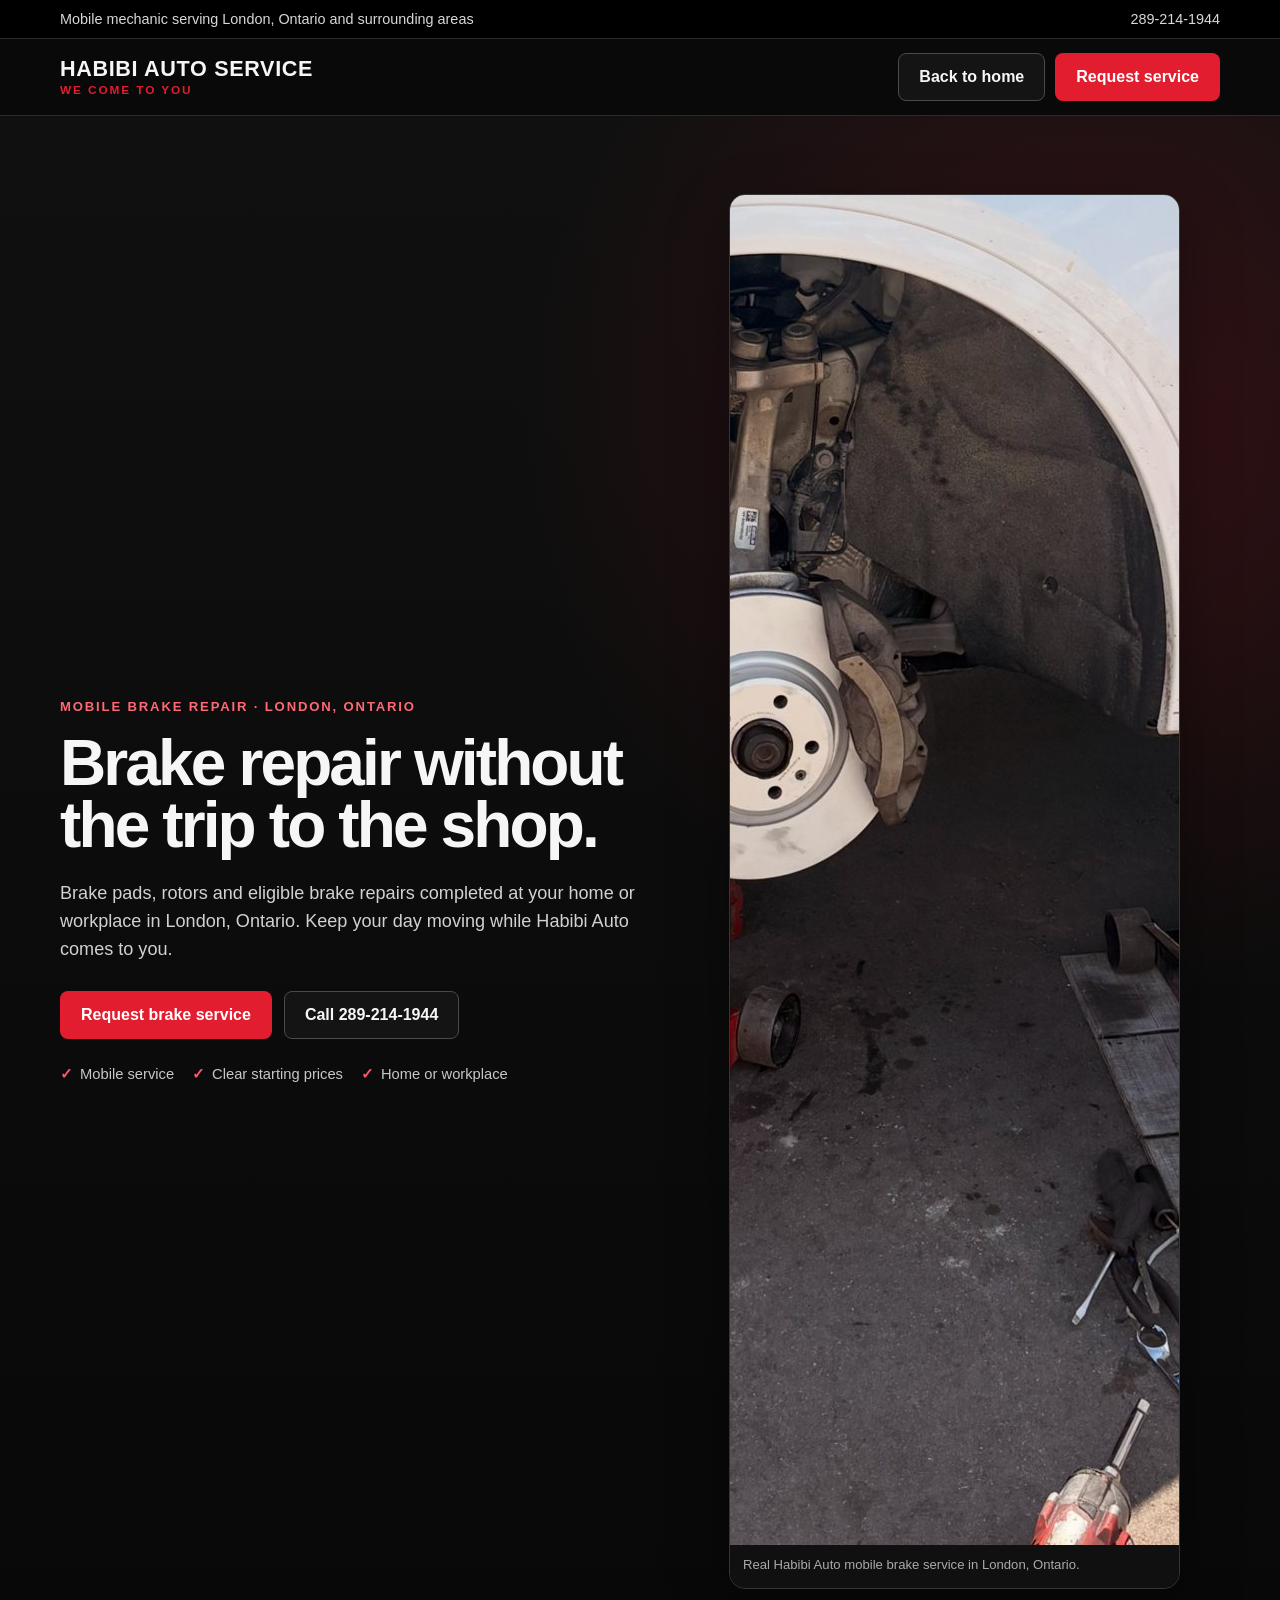
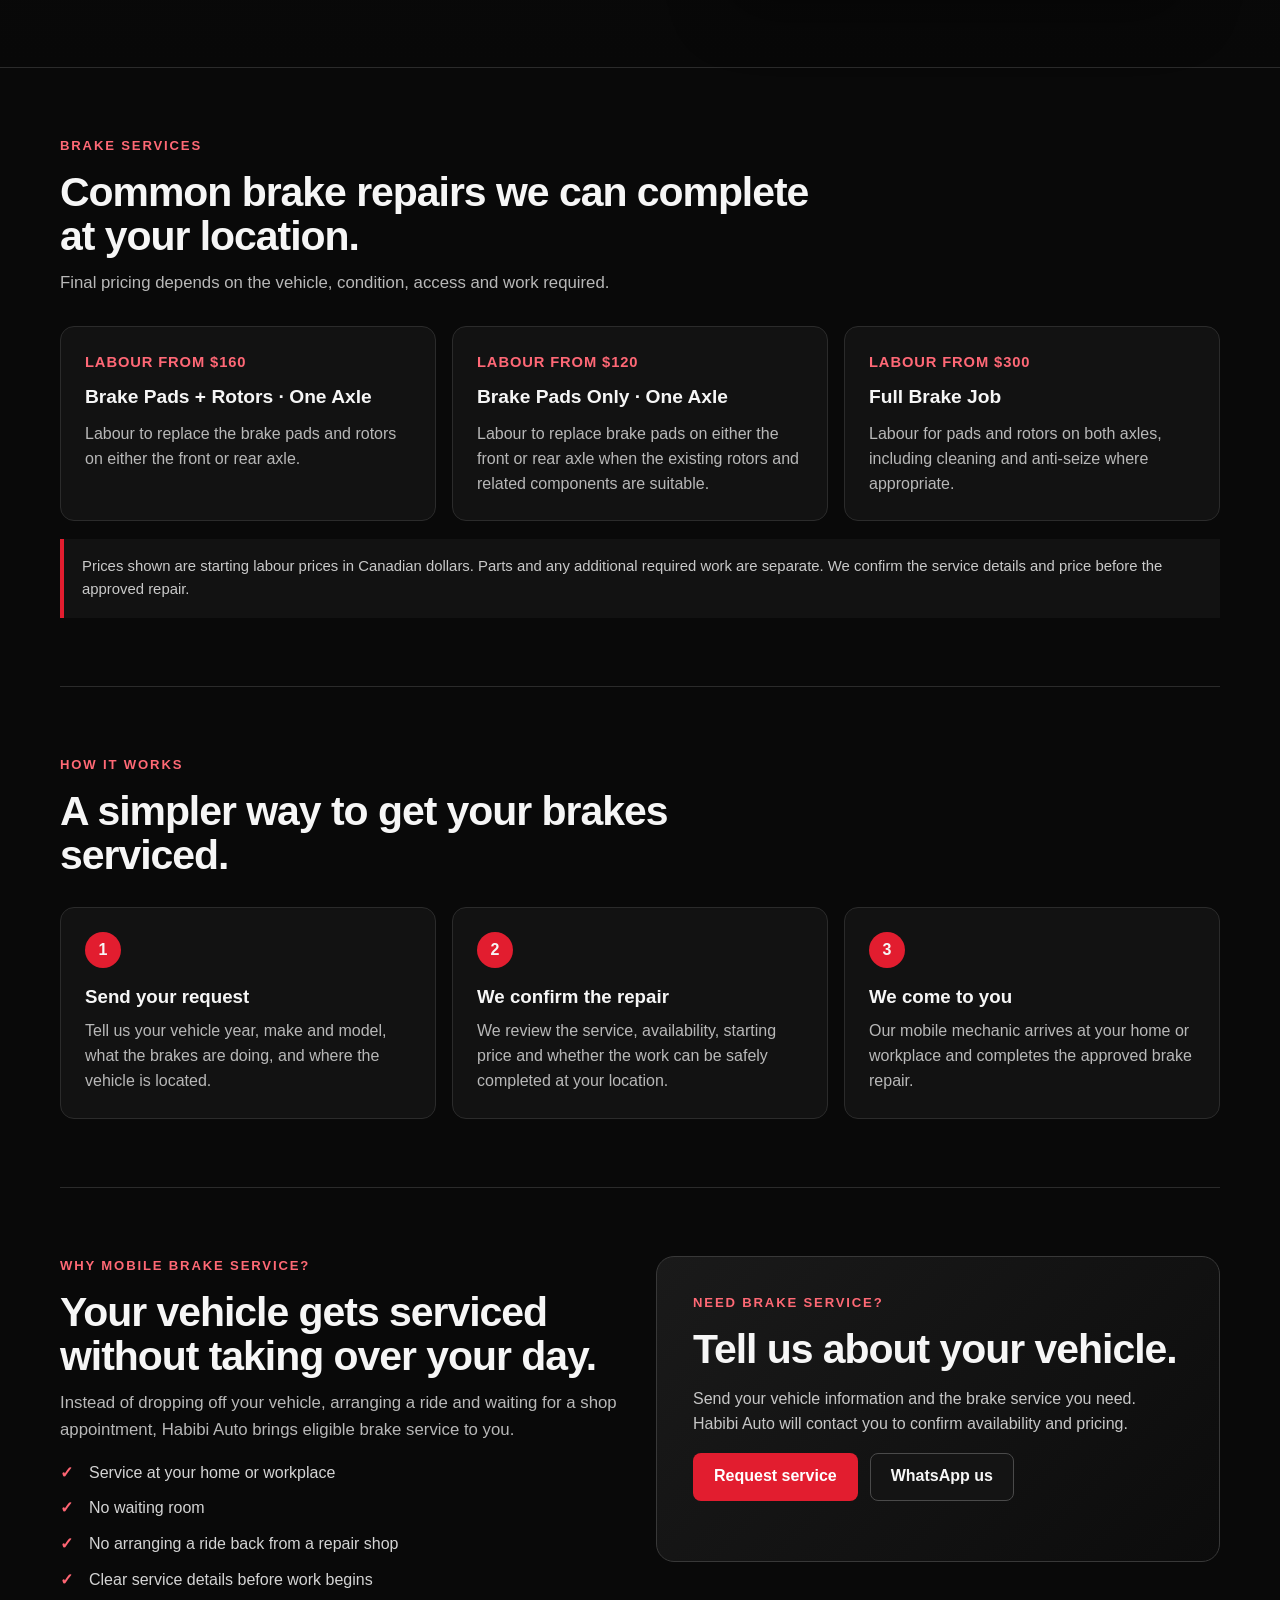
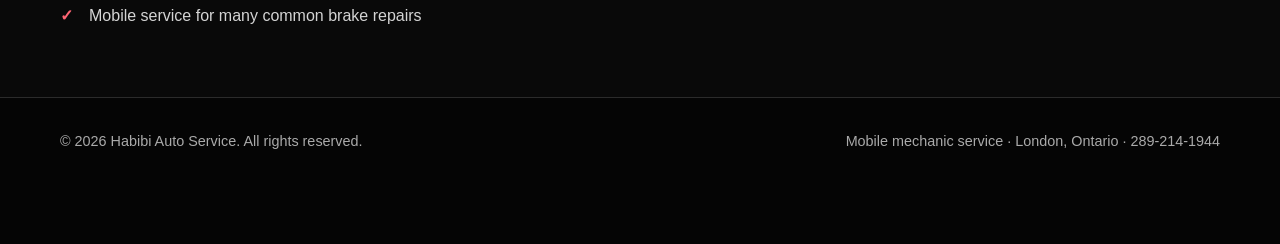
==== brakes/index.html @ 48af2d8d "Add files via upload" ====
<!doctype html>
<html lang="en">
<head>
  <meta charset="utf-8">
  <meta name="viewport" content="width=device-width, initial-scale=1">
  <title>Mobile Brake Repair in London, Ontario | Habibi Auto Service</title>
  <meta name="description" content="Mobile brake repair in London, Ontario. Habibi Auto Service comes to your home or workplace for eligible brake pad, rotor and brake repairs. Request service today.">
  <link rel="canonical" href="https://habibiauto.ca/brakes/">
  <meta property="og:title" content="Mobile Brake Repair in London, Ontario | Habibi Auto Service">
  <meta property="og:description" content="Brake pads, rotors and eligible brake repairs at your home or workplace in London, Ontario.">
  <meta property="og:type" content="website">
  <meta property="og:url" content="https://habibiauto.ca/brakes/">
  <meta property="og:image" content="https://habibiauto.ca/brakes/mobile-brake-repair-london-ontario.jpg">
  <style>
    :root {
      --bg:#090909;
      --panel:#121212;
      --panel2:#181818;
      --text:#f6f6f6;
      --muted:#b8b8b8;
      --red:#e21d2f;
      --red-dark:#b81524;
      --line:#2b2b2b;
      --max:1160px;
    }

    * { box-sizing:border-box; }
    html { scroll-behavior:smooth; }
    body {
      margin:0;
      background:var(--bg);
      color:var(--text);
      font-family:Arial, Helvetica, sans-serif;
      line-height:1.55;
    }

    a { color:inherit; }
    img { max-width:100%; display:block; }

    .topbar {
      background:#000;
      border-bottom:1px solid var(--line);
      color:#d8d8d8;
      font-size:.9rem;
    }

    .topbar-inner,
    .nav,
    .section,
    .footer-inner {
      width:min(var(--max), calc(100% - 36px));
      margin:auto;
    }

    .topbar-inner {
      padding:8px 0;
      display:flex;
      justify-content:space-between;
      gap:16px;
      flex-wrap:wrap;
    }

    .nav {
      min-height:76px;
      display:flex;
      align-items:center;
      justify-content:space-between;
      gap:24px;
    }

    .brand {
      text-decoration:none;
      font-weight:900;
      letter-spacing:.03em;
      line-height:1;
      font-size:1.35rem;
    }

    .brand span {
      display:block;
      color:var(--red);
      font-size:.74rem;
      margin-top:6px;
      letter-spacing:.16em;
    }

    .nav-actions {
      display:flex;
      gap:10px;
      align-items:center;
    }

    .btn {
      display:inline-flex;
      align-items:center;
      justify-content:center;
      min-height:48px;
      padding:0 20px;
      border-radius:8px;
      text-decoration:none;
      font-weight:800;
      border:1px solid transparent;
      transition:.18s ease;
      cursor:pointer;
    }

    .btn-primary { background:var(--red); color:white; }
    .btn-primary:hover { background:var(--red-dark); }
    .btn-secondary { border-color:#4a4a4a; background:#141414; }
    .btn-secondary:hover { border-color:#777; }

    .hero {
      border-top:1px solid var(--line);
      border-bottom:1px solid var(--line);
      background:
        radial-gradient(circle at 85% 20%, rgba(226,29,47,.18), transparent 35%),
        linear-gradient(180deg,#101010,#080808);
    }

    .hero-grid {
      width:min(var(--max), calc(100% - 36px));
      margin:auto;
      display:grid;
      grid-template-columns:1.05fr .95fr;
      gap:42px;
      align-items:center;
      padding:62px 0;
    }

    .eyebrow {
      color:#ff6975;
      font-size:.82rem;
      font-weight:900;
      letter-spacing:.14em;
      text-transform:uppercase;
      margin-bottom:14px;
    }

    h1 {
      font-size:clamp(2.35rem, 5vw, 4.7rem);
      line-height:.98;
      margin:0 0 22px;
      letter-spacing:-.045em;
      max-width:780px;
    }

    .hero-copy {
      font-size:1.13rem;
      color:#d1d1d1;
      max-width:690px;
      margin:0 0 28px;
    }

    .hero-actions {
      display:flex;
      gap:12px;
      flex-wrap:wrap;
      margin-bottom:24px;
    }

    .trust-row {
      display:flex;
      gap:18px;
      flex-wrap:wrap;
      color:#c7c7c7;
      font-size:.92rem;
    }

    .trust-row span::before {
      content:"✓";
      color:#ff5969;
      font-weight:900;
      margin-right:7px;
    }

    .hero-image-wrap {
      border:1px solid #353535;
      border-radius:16px;
      overflow:hidden;
      background:#111;
      box-shadow:0 22px 60px rgba(0,0,0,.38);
    }

    .hero-image-wrap img {
      width:100%;
      aspect-ratio:4/3;
      object-fit:cover;
    }

    .image-caption {
      color:#aaa;
      font-size:.82rem;
      padding:10px 13px 12px;
      background:#101010;
    }

    .section { padding:68px 0; }
    .section + .section { border-top:1px solid var(--line); }

    .section-heading {
      max-width:760px;
      margin-bottom:30px;
    }

    h2 {
      margin:0 0 12px;
      font-size:clamp(1.85rem,3.2vw,2.75rem);
      letter-spacing:-.025em;
      line-height:1.08;
    }

    .lead {
      color:var(--muted);
      margin:0;
      font-size:1.05rem;
    }

    .cards {
      display:grid;
      grid-template-columns:repeat(3,1fr);
      gap:16px;
    }

    .card {
      background:var(--panel);
      border:1px solid var(--line);
      border-radius:14px;
      padding:24px;
    }

    .price {
      color:#ff6876;
      font-size:.92rem;
      font-weight:900;
      text-transform:uppercase;
      letter-spacing:.06em;
      margin-bottom:8px;
    }

    .card h3 { margin:0 0 10px; font-size:1.2rem; }
    .card p { margin:0; color:var(--muted); }

    .note {
      margin-top:18px;
      padding:16px 18px;
      border-left:4px solid var(--red);
      background:#121212;
      color:#c9c9c9;
      font-size:.93rem;
    }

    .steps {
      display:grid;
      grid-template-columns:repeat(3,1fr);
      gap:16px;
      counter-reset:step;
    }

    .step {
      counter-increment:step;
      background:var(--panel);
      border:1px solid var(--line);
      border-radius:14px;
      padding:24px;
    }

    .step::before {
      content:counter(step);
      display:grid;
      place-items:center;
      width:36px;height:36px;
      border-radius:50%;
      background:var(--red);
      font-weight:900;
      margin-bottom:14px;
    }

    .step h3 { margin:0 0 8px; }
    .step p { margin:0; color:var(--muted); }

    .split {
      display:grid;
      grid-template-columns:1fr 1fr;
      gap:32px;
      align-items:start;
    }

    .checklist {
      list-style:none;
      padding:0;
      margin:18px 0 0;
      display:grid;
      gap:11px;
    }

    .checklist li {
      position:relative;
      padding-left:29px;
      color:#d4d4d4;
    }

    .checklist li::before {
      content:"✓";
      position:absolute;
      left:0;
      color:#ff6573;
      font-weight:900;
    }

    .cta {
      background:linear-gradient(135deg,#1a1a1a,#0c0c0c);
      border:1px solid #383838;
      border-radius:18px;
      padding:36px;
    }

    .cta h2 { max-width:700px; }
    .cta p { color:#c7c7c7; max-width:720px; }

    footer {
      border-top:1px solid var(--line);
      background:#050505;
    }

    .footer-inner {
      padding:32px 0 92px;
      color:#aaa;
      display:flex;
      justify-content:space-between;
      gap:24px;
      flex-wrap:wrap;
      font-size:.9rem;
    }

    .mobile-bar {
      display:none;
    }

    @media (max-width:860px) {
      .hero-grid,
      .split {
        grid-template-columns:1fr;
      }
      .hero-grid { padding:44px 0; gap:30px; }
      .cards,.steps { grid-template-columns:1fr; }
      .nav-actions .btn-secondary { display:none; }
    }

    @media (max-width:600px) {
      .topbar-inner { justify-content:center; text-align:center; }
      .nav { min-height:68px; }
      .brand { font-size:1.1rem; }
      .nav-actions .btn-primary { padding:0 14px; min-height:44px; }
      .hero-actions .btn { width:100%; }
      .section { padding:52px 0; }
      .cta { padding:26px 22px; }
      .footer-inner { padding-bottom:100px; }
      .mobile-bar {
        position:fixed;
        left:0; right:0; bottom:0;
        z-index:20;
        display:grid;
        grid-template-columns:1fr 1.25fr;
        gap:8px;
        padding:9px 12px calc(9px + env(safe-area-inset-bottom));
        background:rgba(6,6,6,.96);
        border-top:1px solid #333;
        backdrop-filter:blur(10px);
      }
      .mobile-bar .btn { min-height:47px; padding:0 10px; font-size:.92rem; }
    }
  </style>

  <script type="application/ld+json">
  {
    "@context":"https://schema.org",
    "@type":"AutoRepair",
    "name":"Habibi Auto Service",
    "url":"https://habibiauto.ca/brakes/",
    "telephone":"+1-289-214-1944",
    "areaServed":"London, Ontario",
    "description":"Mobile brake repair service in London, Ontario, including eligible brake pad and rotor replacement at the customer's home or workplace.",
    "image":"https://habibiauto.ca/brakes/mobile-brake-repair-london-ontario.jpg"
  }
  </script>
</head>

<body>
  <div class="topbar">
    <div class="topbar-inner">
      <span>Mobile mechanic serving London, Ontario and surrounding areas</span>
      <span>289-214-1944</span>
    </div>
  </div>

  <header>
    <nav class="nav" aria-label="Main navigation">
      <a class="brand" href="/">HABIBI AUTO SERVICE <span>WE COME TO YOU</span></a>
      <div class="nav-actions">
        <a class="btn btn-secondary" href="/">Back to home</a>
        <a class="btn btn-primary" href="/#contact">Request service</a>
      </div>
    </nav>
  </header>

  <main>
    <section class="hero">
      <div class="hero-grid">
        <div>
          <div class="eyebrow">Mobile Brake Repair · London, Ontario</div>
          <h1>Brake repair without the trip to the shop.</h1>
          <p class="hero-copy">
            Brake pads, rotors and eligible brake repairs completed at your home or workplace in London, Ontario.
            Keep your day moving while Habibi Auto comes to you.
          </p>

          <div class="hero-actions">
            <a class="btn btn-primary" href="/#contact">Request brake service</a>
            <a class="btn btn-secondary" href="tel:+12892141944">Call 289-214-1944</a>
          </div>

          <div class="trust-row" aria-label="Service benefits">
            <span>Mobile service</span>
            <span>Clear starting prices</span>
            <span>Home or workplace</span>
          </div>
        </div>

        <figure class="hero-image-wrap">
          <img
            src="mobile-brake-repair-london-ontario.jpg"
            alt="Mobile brake rotor replacement performed by Habibi Auto Service in London, Ontario"
            width="1800"
            height="1350"
            loading="eager"
          >
          <figcaption class="image-caption">Real Habibi Auto mobile brake service in London, Ontario.</figcaption>
        </figure>
      </div>
    </section>

    <section class="section">
      <div class="section-heading">
        <div class="eyebrow">Brake Services</div>
        <h2>Common brake repairs we can complete at your location.</h2>
        <p class="lead">Final pricing depends on the vehicle, condition, access and work required.</p>
      </div>

      <div class="cards">
        <article class="card">
          <div class="price">Labour from $160</div>
          <h3>Brake Pads + Rotors · One Axle</h3>
          <p>Labour to replace the brake pads and rotors on either the front or rear axle.</p>
        </article>

        <article class="card">
          <div class="price">Labour from $120</div>
          <h3>Brake Pads Only · One Axle</h3>
          <p>Labour to replace brake pads on either the front or rear axle when the existing rotors and related components are suitable.</p>
        </article>

        <article class="card">
          <div class="price">Labour from $300</div>
          <h3>Full Brake Job</h3>
          <p>Labour for pads and rotors on both axles, including cleaning and anti-seize where appropriate.</p>
        </article>
      </div>

      <div class="note">
        Prices shown are starting labour prices in Canadian dollars. Parts and any additional required work are separate.
        We confirm the service details and price before the approved repair.
      </div>
    </section>

    <section class="section">
      <div class="section-heading">
        <div class="eyebrow">How It Works</div>
        <h2>A simpler way to get your brakes serviced.</h2>
      </div>

      <div class="steps">
        <article class="step">
          <h3>Send your request</h3>
          <p>Tell us your vehicle year, make and model, what the brakes are doing, and where the vehicle is located.</p>
        </article>
        <article class="step">
          <h3>We confirm the repair</h3>
          <p>We review the service, availability, starting price and whether the work can be safely completed at your location.</p>
        </article>
        <article class="step">
          <h3>We come to you</h3>
          <p>Our mobile mechanic arrives at your home or workplace and completes the approved brake repair.</p>
        </article>
      </div>
    </section>

    <section class="section">
      <div class="split">
        <div>
          <div class="eyebrow">Why Mobile Brake Service?</div>
          <h2>Your vehicle gets serviced without taking over your day.</h2>
          <p class="lead">
            Instead of dropping off your vehicle, arranging a ride and waiting for a shop appointment, Habibi Auto brings eligible brake service to you.
          </p>
          <ul class="checklist">
            <li>Service at your home or workplace</li>
            <li>No waiting room</li>
            <li>No arranging a ride back from a repair shop</li>
            <li>Clear service details before work begins</li>
            <li>Mobile service for many common brake repairs</li>
          </ul>
        </div>

        <div class="cta">
          <div class="eyebrow">Need Brake Service?</div>
          <h2>Tell us about your vehicle.</h2>
          <p>
            Send your vehicle information and the brake service you need. Habibi Auto will contact you to confirm availability and pricing.
          </p>
          <div class="hero-actions">
            <a class="btn btn-primary" href="/#contact">Request service</a>
            <a class="btn btn-secondary" href="https://wa.me/12892141944">WhatsApp us</a>
          </div>
        </div>
      </div>
    </section>
  </main>

  <footer>
    <div class="footer-inner">
      <div>© 2026 Habibi Auto Service. All rights reserved.</div>
      <div>Mobile mechanic service · London, Ontario · 289-214-1944</div>
    </div>
  </footer>

  <div class="mobile-bar" aria-label="Quick contact">
    <a class="btn btn-secondary" href="tel:+12892141944">Call now</a>
    <a class="btn btn-primary" href="/#contact">Request service</a>
  </div>
</body>
</html>
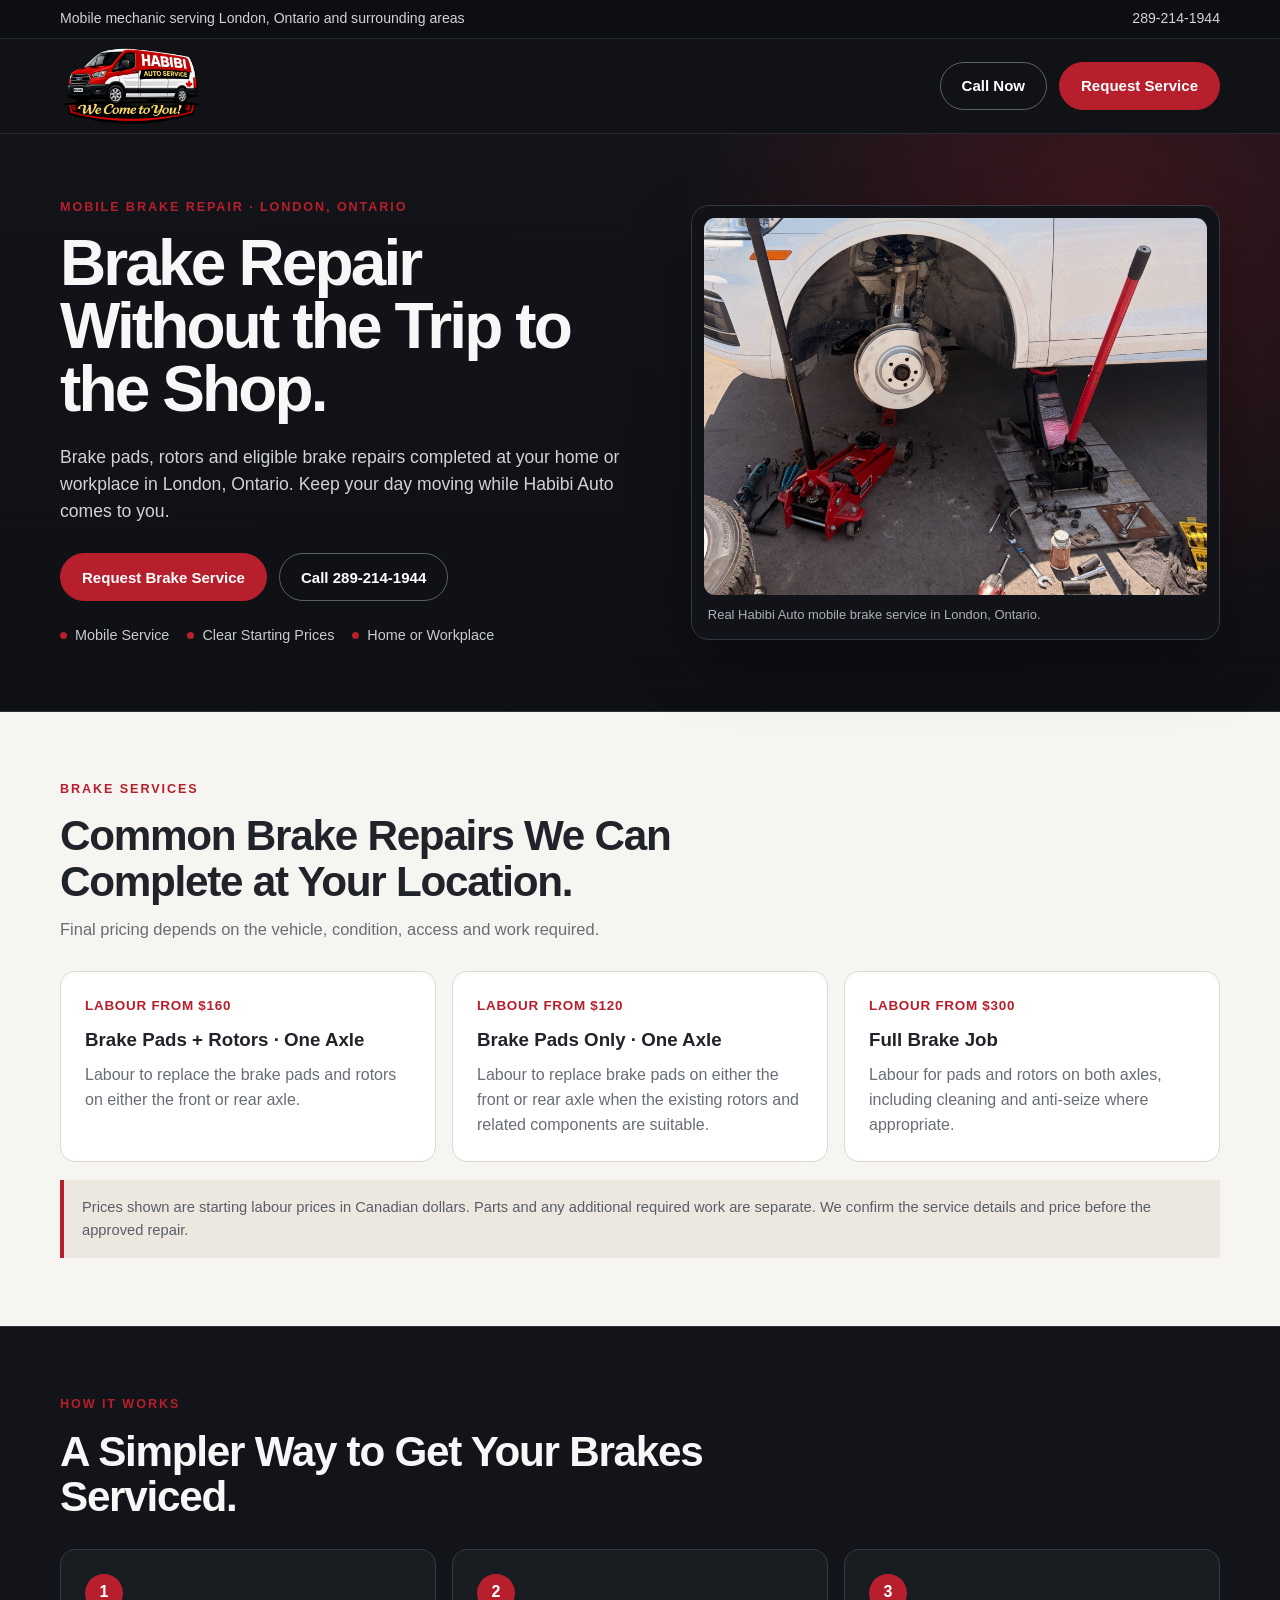
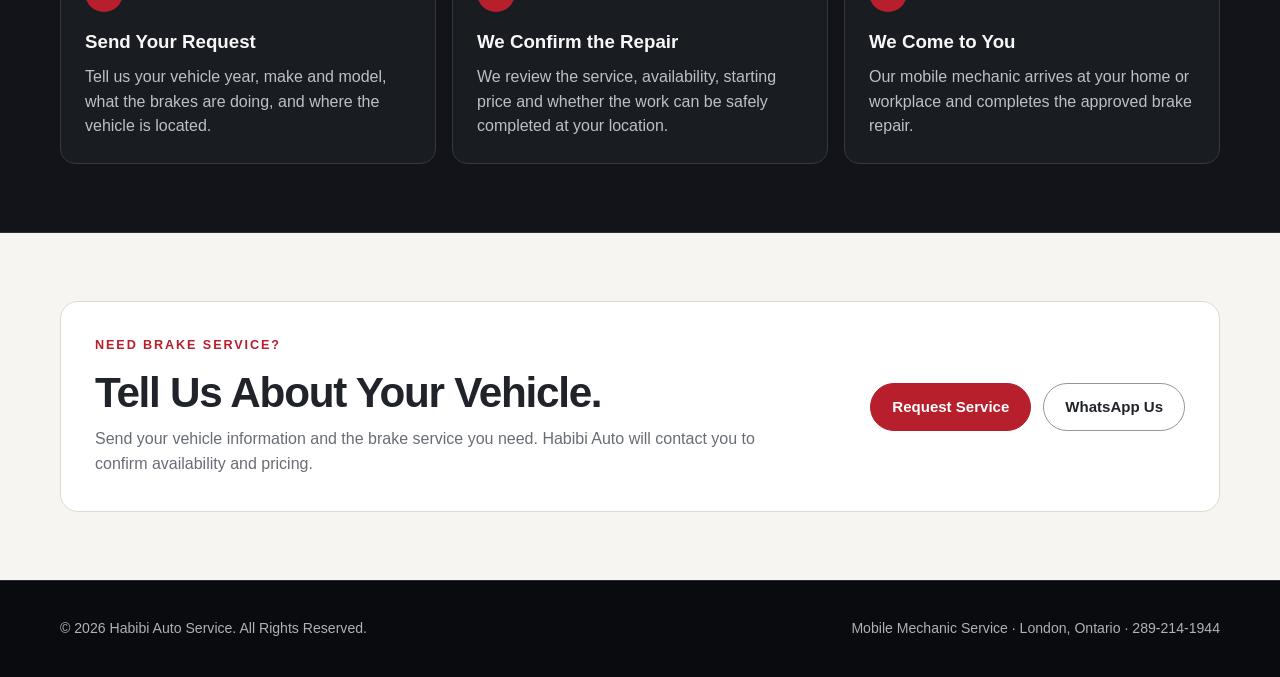
==== commit 8b951160: "Add files via upload" ====
--- a/brakes/index.html
+++ b/brakes/index.html
@@ -1,432 +1,492 @@
 <!doctype html>
-<html lang="en">
+<html lang="en-CA">
 <head>
   <meta charset="utf-8">
-  <meta name="viewport" content="width=device-width, initial-scale=1">
+  <meta name="viewport" content="width=device-width,initial-scale=1">
   <title>Mobile Brake Repair in London, Ontario | Habibi Auto Service</title>
-  <meta name="description" content="Mobile brake repair in London, Ontario. Habibi Auto Service comes to your home or workplace for eligible brake pad, rotor and brake repairs. Request service today.">
+  <meta name="description" content="Mobile brake repair in London, Ontario. Habibi Auto Service comes to your home or workplace for eligible brake pad, rotor and brake repairs. Request Service today.">
+  <meta name="theme-color" content="#101216">
+  <link rel="icon" href="../favicon.png" type="image/png">
   <link rel="canonical" href="https://habibiauto.ca/brakes/">
+
   <meta property="og:title" content="Mobile Brake Repair in London, Ontario | Habibi Auto Service">
   <meta property="og:description" content="Brake pads, rotors and eligible brake repairs at your home or workplace in London, Ontario.">
   <meta property="og:type" content="website">
   <meta property="og:url" content="https://habibiauto.ca/brakes/">
   <meta property="og:image" content="https://habibiauto.ca/brakes/mobile-brake-repair-london-ontario.jpg">
+
   <style>
     :root {
-      --bg:#090909;
-      --panel:#121212;
-      --panel2:#181818;
-      --text:#f6f6f6;
-      --muted:#b8b8b8;
-      --red:#e21d2f;
-      --red-dark:#b81524;
-      --line:#2b2b2b;
-      --max:1160px;
-    }
-
-    * { box-sizing:border-box; }
-    html { scroll-behavior:smooth; }
+      --ink: #101216;
+      --dark: #101216;
+      --dark-2: #17191e;
+      --paper: #f7f5f1;
+      --white: #ffffff;
+      --text: #f7f7f7;
+      --muted: #c6c8cc;
+      --paper-text: #202329;
+      --paper-muted: #686d75;
+      --line-dark: #30333a;
+      --line-light: #dedad2;
+      --brand-red: #b61f2b;
+      --brand-red-hover: #981923;
+      --max: 1160px;
+    }
+
+    * { box-sizing: border-box; }
+    html { scroll-behavior: smooth; }
     body {
-      margin:0;
-      background:var(--bg);
-      color:var(--text);
-      font-family:Arial, Helvetica, sans-serif;
-      line-height:1.55;
-    }
-
-    a { color:inherit; }
-    img { max-width:100%; display:block; }
+      margin: 0;
+      background: var(--dark);
+      color: var(--text);
+      font-family: Arial, Helvetica, sans-serif;
+      line-height: 1.55;
+      -webkit-font-smoothing: antialiased;
+    }
+
+    a { color: inherit; }
+    img { display: block; max-width: 100%; }
+
+    .container {
+      width: min(var(--max), calc(100% - 36px));
+      margin: 0 auto;
+    }
 
     .topbar {
-      background:#000;
-      border-bottom:1px solid var(--line);
-      color:#d8d8d8;
-      font-size:.9rem;
-    }
-
-    .topbar-inner,
-    .nav,
-    .section,
+      background: #0c0e11;
+      border-bottom: 1px solid #25282e;
+      color: #d1d3d7;
+      font-size: .88rem;
+    }
+
+    .topbar-inner {
+      min-height: 38px;
+      display: flex;
+      align-items: center;
+      justify-content: space-between;
+      gap: 20px;
+    }
+
+    .topbar a { text-decoration: none; }
+
+    .site-header {
+      background: var(--dark);
+      border-bottom: 1px solid #292c32;
+    }
+
+    .nav {
+      min-height: 94px;
+      display: flex;
+      align-items: center;
+      justify-content: space-between;
+      gap: 24px;
+    }
+
+    .brand {
+      display: inline-flex;
+      align-items: center;
+      flex: 0 0 auto;
+    }
+
+    .brand img {
+      width: auto;
+      height: 76px;
+      object-fit: contain;
+    }
+
+    .nav-actions,
+    .hero-actions,
+    .cta-actions {
+      display: flex;
+      align-items: center;
+      gap: 12px;
+      flex-wrap: wrap;
+    }
+
+    .btn {
+      display: inline-flex;
+      min-height: 48px;
+      align-items: center;
+      justify-content: center;
+      padding: 0 21px;
+      border-radius: 999px;
+      text-decoration: none;
+      font-weight: 800;
+      font-size: .94rem;
+      border: 1px solid transparent;
+      transition: background .18s ease, border-color .18s ease, transform .18s ease;
+    }
+
+    .btn:hover { transform: translateY(-1px); }
+
+    .btn-primary {
+      background: var(--brand-red);
+      color: #fff;
+      border-color: var(--brand-red);
+    }
+
+    .btn-primary:hover {
+      background: var(--brand-red-hover);
+      border-color: var(--brand-red-hover);
+    }
+
+    .btn-outline {
+      background: transparent;
+      color: #fff;
+      border-color: #5c6068;
+    }
+
+    .btn-outline:hover { border-color: #888d96; }
+
+    .hero {
+      background:
+        radial-gradient(circle at 86% 16%, rgba(182, 31, 43, .26), transparent 36%),
+        linear-gradient(180deg, #121419 0%, #0e1014 100%);
+      border-bottom: 1px solid #2b2e34;
+    }
+
+    .hero-grid {
+      display: grid;
+      grid-template-columns: 1.05fr .95fr;
+      gap: 46px;
+      align-items: center;
+      padding: 64px 0;
+    }
+
+    .eyebrow {
+      margin: 0 0 14px;
+      color: var(--brand-red);
+      text-transform: uppercase;
+      letter-spacing: .15em;
+      font-size: .79rem;
+      font-weight: 900;
+    }
+
+    h1, h2, h3 { color: inherit; }
+
+    h1 {
+      margin: 0 0 22px;
+      max-width: 720px;
+      font-size: clamp(2.7rem, 5vw, 4.6rem);
+      line-height: .99;
+      letter-spacing: -.045em;
+    }
+
+    h2 {
+      margin: 0 0 12px;
+      font-size: clamp(2rem, 3.3vw, 2.9rem);
+      line-height: 1.08;
+      letter-spacing: -.03em;
+    }
+
+    h3 { margin: 0 0 9px; }
+
+    .hero-copy {
+      max-width: 680px;
+      margin: 0 0 28px;
+      color: #d1d3d7;
+      font-size: 1.1rem;
+    }
+
+    .hero-actions { margin-bottom: 23px; }
+
+    .trust-row {
+      display: flex;
+      gap: 18px;
+      flex-wrap: wrap;
+      color: #c8cbd0;
+      font-size: .9rem;
+    }
+
+    .trust-row span {
+      display: inline-flex;
+      align-items: center;
+      gap: 8px;
+    }
+
+    .trust-row span::before {
+      content: "";
+      width: 7px;
+      height: 7px;
+      border-radius: 50%;
+      background: var(--brand-red);
+      flex: 0 0 auto;
+    }
+
+    .photo-card {
+      margin: 0;
+      padding: 12px;
+      background: #111318;
+      border: 1px solid #343840;
+      border-radius: 18px;
+      box-shadow: 0 24px 60px rgba(0,0,0,.34);
+    }
+
+    /* Important: never crop the approved real brake photo. */
+    .photo-card img {
+      width: 100%;
+      height: auto;
+      max-height: none;
+      object-fit: contain;
+      object-position: center;
+      border-radius: 11px;
+      background: #0d0f12;
+    }
+
+    .photo-card figcaption {
+      padding: 10px 4px 2px;
+      color: #aeb1b7;
+      font-size: .81rem;
+    }
+
+    .section {
+      padding: 68px 0;
+      background: var(--paper);
+      color: var(--paper-text);
+    }
+
+    .section.dark {
+      background: #121419;
+      color: #f7f7f7;
+      border-top: 1px solid #2d3036;
+      border-bottom: 1px solid #2d3036;
+    }
+
+    .section-head {
+      max-width: 800px;
+      margin-bottom: 29px;
+    }
+
+    .lead {
+      margin: 0;
+      color: var(--paper-muted);
+      font-size: 1.03rem;
+    }
+
+    .dark .lead { color: #bdc0c6; }
+
+    .cards,
+    .steps {
+      display: grid;
+      grid-template-columns: repeat(3, 1fr);
+      gap: 16px;
+    }
+
+    .card {
+      background: var(--white);
+      border: 1px solid var(--line-light);
+      border-radius: 15px;
+      padding: 24px;
+    }
+
+    .card p,
+    .step p {
+      margin: 0;
+      color: #686d75;
+    }
+
+    .price {
+      margin-bottom: 8px;
+      color: var(--brand-red);
+      font-size: .84rem;
+      font-weight: 900;
+      letter-spacing: .055em;
+      text-transform: uppercase;
+    }
+
+    .price-note {
+      margin-top: 18px;
+      padding: 16px 18px;
+      background: #ece8e0;
+      border-left: 4px solid var(--brand-red);
+      color: #595e66;
+      font-size: .92rem;
+    }
+
+    .step {
+      background: #191c21;
+      border: 1px solid #343840;
+      border-radius: 15px;
+      padding: 24px;
+    }
+
+    .step-number {
+      display: grid;
+      place-items: center;
+      width: 38px;
+      height: 38px;
+      margin-bottom: 15px;
+      border-radius: 50%;
+      background: var(--brand-red);
+      color: #fff;
+      font-weight: 900;
+    }
+
+    .step p { color: #bdc0c6; }
+
+    .cta-section {
+      background: var(--paper);
+      color: var(--paper-text);
+      padding: 68px 0;
+    }
+
+    .cta-card {
+      display: grid;
+      grid-template-columns: 1fr auto;
+      align-items: center;
+      gap: 30px;
+      padding: 34px;
+      background: #fff;
+      border: 1px solid var(--line-light);
+      border-radius: 18px;
+    }
+
+    .cta-card p:not(.eyebrow) {
+      max-width: 700px;
+      margin: 0;
+      color: var(--paper-muted);
+    }
+
+    .cta-actions .btn-outline {
+      color: var(--paper-text);
+      border-color: #92969e;
+    }
+
+    footer {
+      background: #090b0e;
+      border-top: 1px solid #292c32;
+      color: #aeb1b7;
+    }
+
     .footer-inner {
-      width:min(var(--max), calc(100% - 36px));
-      margin:auto;
-    }
-
-    .topbar-inner {
-      padding:8px 0;
-      display:flex;
-      justify-content:space-between;
-      gap:16px;
-      flex-wrap:wrap;
-    }
-
-    .nav {
-      min-height:76px;
-      display:flex;
-      align-items:center;
-      justify-content:space-between;
-      gap:24px;
-    }
-
-    .brand {
-      text-decoration:none;
-      font-weight:900;
-      letter-spacing:.03em;
-      line-height:1;
-      font-size:1.35rem;
-    }
-
-    .brand span {
-      display:block;
-      color:var(--red);
-      font-size:.74rem;
-      margin-top:6px;
-      letter-spacing:.16em;
-    }
-
-    .nav-actions {
-      display:flex;
-      gap:10px;
-      align-items:center;
-    }
-
-    .btn {
-      display:inline-flex;
-      align-items:center;
-      justify-content:center;
-      min-height:48px;
-      padding:0 20px;
-      border-radius:8px;
-      text-decoration:none;
-      font-weight:800;
-      border:1px solid transparent;
-      transition:.18s ease;
-      cursor:pointer;
-    }
-
-    .btn-primary { background:var(--red); color:white; }
-    .btn-primary:hover { background:var(--red-dark); }
-    .btn-secondary { border-color:#4a4a4a; background:#141414; }
-    .btn-secondary:hover { border-color:#777; }
-
-    .hero {
-      border-top:1px solid var(--line);
-      border-bottom:1px solid var(--line);
-      background:
-        radial-gradient(circle at 85% 20%, rgba(226,29,47,.18), transparent 35%),
-        linear-gradient(180deg,#101010,#080808);
-    }
-
-    .hero-grid {
-      width:min(var(--max), calc(100% - 36px));
-      margin:auto;
-      display:grid;
-      grid-template-columns:1.05fr .95fr;
-      gap:42px;
-      align-items:center;
-      padding:62px 0;
-    }
-
-    .eyebrow {
-      color:#ff6975;
-      font-size:.82rem;
-      font-weight:900;
-      letter-spacing:.14em;
-      text-transform:uppercase;
-      margin-bottom:14px;
-    }
-
-    h1 {
-      font-size:clamp(2.35rem, 5vw, 4.7rem);
-      line-height:.98;
-      margin:0 0 22px;
-      letter-spacing:-.045em;
-      max-width:780px;
-    }
-
-    .hero-copy {
-      font-size:1.13rem;
-      color:#d1d1d1;
-      max-width:690px;
-      margin:0 0 28px;
-    }
-
-    .hero-actions {
-      display:flex;
-      gap:12px;
-      flex-wrap:wrap;
-      margin-bottom:24px;
-    }
-
-    .trust-row {
-      display:flex;
-      gap:18px;
-      flex-wrap:wrap;
-      color:#c7c7c7;
-      font-size:.92rem;
-    }
-
-    .trust-row span::before {
-      content:"✓";
-      color:#ff5969;
-      font-weight:900;
-      margin-right:7px;
-    }
-
-    .hero-image-wrap {
-      border:1px solid #353535;
-      border-radius:16px;
-      overflow:hidden;
-      background:#111;
-      box-shadow:0 22px 60px rgba(0,0,0,.38);
-    }
-
-    .hero-image-wrap img {
-      width:100%;
-      aspect-ratio:4/3;
-      object-fit:cover;
-    }
-
-    .image-caption {
-      color:#aaa;
-      font-size:.82rem;
-      padding:10px 13px 12px;
-      background:#101010;
-    }
-
-    .section { padding:68px 0; }
-    .section + .section { border-top:1px solid var(--line); }
-
-    .section-heading {
-      max-width:760px;
-      margin-bottom:30px;
-    }
-
-    h2 {
-      margin:0 0 12px;
-      font-size:clamp(1.85rem,3.2vw,2.75rem);
-      letter-spacing:-.025em;
-      line-height:1.08;
-    }
-
-    .lead {
-      color:var(--muted);
-      margin:0;
-      font-size:1.05rem;
-    }
-
-    .cards {
-      display:grid;
-      grid-template-columns:repeat(3,1fr);
-      gap:16px;
-    }
-
-    .card {
-      background:var(--panel);
-      border:1px solid var(--line);
-      border-radius:14px;
-      padding:24px;
-    }
-
-    .price {
-      color:#ff6876;
-      font-size:.92rem;
-      font-weight:900;
-      text-transform:uppercase;
-      letter-spacing:.06em;
-      margin-bottom:8px;
-    }
-
-    .card h3 { margin:0 0 10px; font-size:1.2rem; }
-    .card p { margin:0; color:var(--muted); }
-
-    .note {
-      margin-top:18px;
-      padding:16px 18px;
-      border-left:4px solid var(--red);
-      background:#121212;
-      color:#c9c9c9;
-      font-size:.93rem;
-    }
-
-    .steps {
-      display:grid;
-      grid-template-columns:repeat(3,1fr);
-      gap:16px;
-      counter-reset:step;
-    }
-
-    .step {
-      counter-increment:step;
-      background:var(--panel);
-      border:1px solid var(--line);
-      border-radius:14px;
-      padding:24px;
-    }
-
-    .step::before {
-      content:counter(step);
-      display:grid;
-      place-items:center;
-      width:36px;height:36px;
-      border-radius:50%;
-      background:var(--red);
-      font-weight:900;
-      margin-bottom:14px;
-    }
-
-    .step h3 { margin:0 0 8px; }
-    .step p { margin:0; color:var(--muted); }
-
-    .split {
-      display:grid;
-      grid-template-columns:1fr 1fr;
-      gap:32px;
-      align-items:start;
-    }
-
-    .checklist {
-      list-style:none;
-      padding:0;
-      margin:18px 0 0;
-      display:grid;
-      gap:11px;
-    }
-
-    .checklist li {
-      position:relative;
-      padding-left:29px;
-      color:#d4d4d4;
-    }
-
-    .checklist li::before {
-      content:"✓";
-      position:absolute;
-      left:0;
-      color:#ff6573;
-      font-weight:900;
-    }
-
-    .cta {
-      background:linear-gradient(135deg,#1a1a1a,#0c0c0c);
-      border:1px solid #383838;
-      border-radius:18px;
-      padding:36px;
-    }
-
-    .cta h2 { max-width:700px; }
-    .cta p { color:#c7c7c7; max-width:720px; }
-
-    footer {
-      border-top:1px solid var(--line);
-      background:#050505;
-    }
-
-    .footer-inner {
-      padding:32px 0 92px;
-      color:#aaa;
-      display:flex;
-      justify-content:space-between;
-      gap:24px;
-      flex-wrap:wrap;
-      font-size:.9rem;
-    }
-
-    .mobile-bar {
-      display:none;
-    }
-
-    @media (max-width:860px) {
-      .hero-grid,
-      .split {
-        grid-template-columns:1fr;
-      }
-      .hero-grid { padding:44px 0; gap:30px; }
-      .cards,.steps { grid-template-columns:1fr; }
-      .nav-actions .btn-secondary { display:none; }
-    }
-
-    @media (max-width:600px) {
-      .topbar-inner { justify-content:center; text-align:center; }
-      .nav { min-height:68px; }
-      .brand { font-size:1.1rem; }
-      .nav-actions .btn-primary { padding:0 14px; min-height:44px; }
-      .hero-actions .btn { width:100%; }
-      .section { padding:52px 0; }
-      .cta { padding:26px 22px; }
-      .footer-inner { padding-bottom:100px; }
-      .mobile-bar {
-        position:fixed;
-        left:0; right:0; bottom:0;
-        z-index:20;
-        display:grid;
-        grid-template-columns:1fr 1.25fr;
-        gap:8px;
-        padding:9px 12px calc(9px + env(safe-area-inset-bottom));
-        background:rgba(6,6,6,.96);
-        border-top:1px solid #333;
-        backdrop-filter:blur(10px);
-      }
-      .mobile-bar .btn { min-height:47px; padding:0 10px; font-size:.92rem; }
+      min-height: 96px;
+      display: flex;
+      align-items: center;
+      justify-content: space-between;
+      gap: 24px;
+      flex-wrap: wrap;
+      font-size: .88rem;
+    }
+
+    @media (max-width: 880px) {
+      .hero-grid { grid-template-columns: 1fr; }
+      .cards, .steps { grid-template-columns: 1fr; }
+      .cta-card { grid-template-columns: 1fr; }
+      .brand img { height: 68px; }
+    }
+
+    @media (max-width: 620px) {
+      .container { width: min(var(--max), calc(100% - 28px)); }
+
+      .topbar-inner {
+        justify-content: center;
+        text-align: center;
+      }
+
+      .topbar-inner span:last-child { display: none; }
+
+      .nav {
+        min-height: 82px;
+        gap: 12px;
+      }
+
+      .brand img { height: 60px; }
+
+      .nav-actions .btn-outline { display: none; }
+
+      .nav-actions .btn-primary {
+        min-height: 44px;
+        padding: 0 16px;
+        font-size: .85rem;
+      }
+
+      .hero-grid {
+        padding: 42px 0;
+        gap: 30px;
+      }
+
+      h1 { font-size: clamp(2.55rem, 12vw, 3.35rem); }
+
+      .hero-actions .btn {
+        width: 100%;
+      }
+
+      .trust-row { gap: 12px 16px; }
+
+      .section, .cta-section { padding: 52px 0; }
+
+      .cta-card { padding: 25px 22px; }
+
+      .cta-actions .btn {
+        width: 100%;
+      }
+
+      .footer-inner {
+        padding: 25px 0;
+        min-height: 0;
+      }
     }
   </style>
 
   <script type="application/ld+json">
   {
-    "@context":"https://schema.org",
-    "@type":"AutoRepair",
-    "name":"Habibi Auto Service",
-    "url":"https://habibiauto.ca/brakes/",
-    "telephone":"+1-289-214-1944",
-    "areaServed":"London, Ontario",
-    "description":"Mobile brake repair service in London, Ontario, including eligible brake pad and rotor replacement at the customer's home or workplace.",
-    "image":"https://habibiauto.ca/brakes/mobile-brake-repair-london-ontario.jpg"
+    "@context": "https://schema.org",
+    "@type": "AutoRepair",
+    "name": "Habibi Auto Service",
+    "url": "https://habibiauto.ca/brakes/",
+    "telephone": "+1-289-214-1944",
+    "areaServed": "London, Ontario",
+    "description": "Mobile brake repair service in London, Ontario, including eligible brake pad and rotor replacement at the customer's home or workplace.",
+    "image": "https://habibiauto.ca/brakes/mobile-brake-repair-london-ontario.jpg"
   }
   </script>
 </head>
 
 <body>
   <div class="topbar">
-    <div class="topbar-inner">
+    <div class="container topbar-inner">
       <span>Mobile mechanic serving London, Ontario and surrounding areas</span>
-      <span>289-214-1944</span>
+      <span><a href="tel:+12892141944">289-214-1944</a></span>
     </div>
   </div>
 
-  <header>
-    <nav class="nav" aria-label="Main navigation">
-      <a class="brand" href="/">HABIBI AUTO SERVICE <span>WE COME TO YOU</span></a>
+  <header class="site-header">
+    <div class="container nav">
+      <a class="brand" href="/" aria-label="Habibi Auto Service home">
+        <img src="../habibi-logo-tight.png" alt="Habibi Auto Service — We Come to You">
+      </a>
+
       <div class="nav-actions">
-        <a class="btn btn-secondary" href="/">Back to home</a>
-        <a class="btn btn-primary" href="/#contact">Request service</a>
+        <a class="btn btn-outline" href="tel:+12892141944">Call Now</a>
+        <a class="btn btn-primary" href="/#contact">Request Service</a>
       </div>
-    </nav>
+    </div>
   </header>
 
   <main>
     <section class="hero">
-      <div class="hero-grid">
+      <div class="container hero-grid">
         <div>
-          <div class="eyebrow">Mobile Brake Repair · London, Ontario</div>
-          <h1>Brake repair without the trip to the shop.</h1>
+          <p class="eyebrow">Mobile Brake Repair · London, Ontario</p>
+          <h1>Brake Repair Without the Trip to the Shop.</h1>
           <p class="hero-copy">
             Brake pads, rotors and eligible brake repairs completed at your home or workplace in London, Ontario.
             Keep your day moving while Habibi Auto comes to you.
           </p>
 
           <div class="hero-actions">
-            <a class="btn btn-primary" href="/#contact">Request brake service</a>
-            <a class="btn btn-secondary" href="tel:+12892141944">Call 289-214-1944</a>
+            <a class="btn btn-primary" href="/#contact">Request Brake Service</a>
+            <a class="btn btn-outline" href="tel:+12892141944">Call 289-214-1944</a>
           </div>
 
           <div class="trust-row" aria-label="Service benefits">
-            <span>Mobile service</span>
-            <span>Clear starting prices</span>
-            <span>Home or workplace</span>
+            <span>Mobile Service</span>
+            <span>Clear Starting Prices</span>
+            <span>Home or Workplace</span>
           </div>
         </div>
 
-        <figure class="hero-image-wrap">
+        <figure class="photo-card">
           <img
             src="mobile-brake-repair-london-ontario.jpg"
             alt="Mobile brake rotor replacement performed by Habibi Auto Service in London, Ontario"
@@ -434,92 +494,87 @@
             height="1350"
             loading="eager"
           >
-          <figcaption class="image-caption">Real Habibi Auto mobile brake service in London, Ontario.</figcaption>
+          <figcaption>Real Habibi Auto mobile brake service in London, Ontario.</figcaption>
         </figure>
       </div>
     </section>
 
     <section class="section">
-      <div class="section-heading">
-        <div class="eyebrow">Brake Services</div>
-        <h2>Common brake repairs we can complete at your location.</h2>
-        <p class="lead">Final pricing depends on the vehicle, condition, access and work required.</p>
-      </div>
-
-      <div class="cards">
-        <article class="card">
-          <div class="price">Labour from $160</div>
-          <h3>Brake Pads + Rotors · One Axle</h3>
-          <p>Labour to replace the brake pads and rotors on either the front or rear axle.</p>
-        </article>
-
-        <article class="card">
-          <div class="price">Labour from $120</div>
-          <h3>Brake Pads Only · One Axle</h3>
-          <p>Labour to replace brake pads on either the front or rear axle when the existing rotors and related components are suitable.</p>
-        </article>
-
-        <article class="card">
-          <div class="price">Labour from $300</div>
-          <h3>Full Brake Job</h3>
-          <p>Labour for pads and rotors on both axles, including cleaning and anti-seize where appropriate.</p>
-        </article>
-      </div>
-
-      <div class="note">
-        Prices shown are starting labour prices in Canadian dollars. Parts and any additional required work are separate.
-        We confirm the service details and price before the approved repair.
+      <div class="container">
+        <div class="section-head">
+          <p class="eyebrow">Brake Services</p>
+          <h2>Common Brake Repairs We Can Complete at Your Location.</h2>
+          <p class="lead">Final pricing depends on the vehicle, condition, access and work required.</p>
+        </div>
+
+        <div class="cards">
+          <article class="card">
+            <div class="price">Labour From $160</div>
+            <h3>Brake Pads + Rotors · One Axle</h3>
+            <p>Labour to replace the brake pads and rotors on either the front or rear axle.</p>
+          </article>
+
+          <article class="card">
+            <div class="price">Labour From $120</div>
+            <h3>Brake Pads Only · One Axle</h3>
+            <p>Labour to replace brake pads on either the front or rear axle when the existing rotors and related components are suitable.</p>
+          </article>
+
+          <article class="card">
+            <div class="price">Labour From $300</div>
+            <h3>Full Brake Job</h3>
+            <p>Labour for pads and rotors on both axles, including cleaning and anti-seize where appropriate.</p>
+          </article>
+        </div>
+
+        <div class="price-note">
+          Prices shown are starting labour prices in Canadian dollars. Parts and any additional required work are separate.
+          We confirm the service details and price before the approved repair.
+        </div>
       </div>
     </section>
 
-    <section class="section">
-      <div class="section-heading">
-        <div class="eyebrow">How It Works</div>
-        <h2>A simpler way to get your brakes serviced.</h2>
-      </div>
-
-      <div class="steps">
-        <article class="step">
-          <h3>Send your request</h3>
-          <p>Tell us your vehicle year, make and model, what the brakes are doing, and where the vehicle is located.</p>
-        </article>
-        <article class="step">
-          <h3>We confirm the repair</h3>
-          <p>We review the service, availability, starting price and whether the work can be safely completed at your location.</p>
-        </article>
-        <article class="step">
-          <h3>We come to you</h3>
-          <p>Our mobile mechanic arrives at your home or workplace and completes the approved brake repair.</p>
-        </article>
+    <section class="section dark">
+      <div class="container">
+        <div class="section-head">
+          <p class="eyebrow">How It Works</p>
+          <h2>A Simpler Way to Get Your Brakes Serviced.</h2>
+        </div>
+
+        <div class="steps">
+          <article class="step">
+            <span class="step-number">1</span>
+            <h3>Send Your Request</h3>
+            <p>Tell us your vehicle year, make and model, what the brakes are doing, and where the vehicle is located.</p>
+          </article>
+
+          <article class="step">
+            <span class="step-number">2</span>
+            <h3>We Confirm the Repair</h3>
+            <p>We review the service, availability, starting price and whether the work can be safely completed at your location.</p>
+          </article>
+
+          <article class="step">
+            <span class="step-number">3</span>
+            <h3>We Come to You</h3>
+            <p>Our mobile mechanic arrives at your home or workplace and completes the approved brake repair.</p>
+          </article>
+        </div>
       </div>
     </section>
 
-    <section class="section">
-      <div class="split">
-        <div>
-          <div class="eyebrow">Why Mobile Brake Service?</div>
-          <h2>Your vehicle gets serviced without taking over your day.</h2>
-          <p class="lead">
-            Instead of dropping off your vehicle, arranging a ride and waiting for a shop appointment, Habibi Auto brings eligible brake service to you.
-          </p>
-          <ul class="checklist">
-            <li>Service at your home or workplace</li>
-            <li>No waiting room</li>
-            <li>No arranging a ride back from a repair shop</li>
-            <li>Clear service details before work begins</li>
-            <li>Mobile service for many common brake repairs</li>
-          </ul>
-        </div>
-
-        <div class="cta">
-          <div class="eyebrow">Need Brake Service?</div>
-          <h2>Tell us about your vehicle.</h2>
-          <p>
-            Send your vehicle information and the brake service you need. Habibi Auto will contact you to confirm availability and pricing.
-          </p>
-          <div class="hero-actions">
-            <a class="btn btn-primary" href="/#contact">Request service</a>
-            <a class="btn btn-secondary" href="https://wa.me/12892141944">WhatsApp us</a>
+    <section class="cta-section">
+      <div class="container">
+        <div class="cta-card">
+          <div>
+            <p class="eyebrow">Need Brake Service?</p>
+            <h2>Tell Us About Your Vehicle.</h2>
+            <p>Send your vehicle information and the brake service you need. Habibi Auto will contact you to confirm availability and pricing.</p>
+          </div>
+
+          <div class="cta-actions">
+            <a class="btn btn-primary" href="/#contact">Request Service</a>
+            <a class="btn btn-outline" href="https://wa.me/12892141944">WhatsApp Us</a>
           </div>
         </div>
       </div>
@@ -527,15 +582,10 @@
   </main>
 
   <footer>
-    <div class="footer-inner">
-      <div>© 2026 Habibi Auto Service. All rights reserved.</div>
-      <div>Mobile mechanic service · London, Ontario · 289-214-1944</div>
+    <div class="container footer-inner">
+      <span>© 2026 Habibi Auto Service. All Rights Reserved.</span>
+      <span>Mobile Mechanic Service · London, Ontario · 289-214-1944</span>
     </div>
   </footer>
-
-  <div class="mobile-bar" aria-label="Quick contact">
-    <a class="btn btn-secondary" href="tel:+12892141944">Call now</a>
-    <a class="btn btn-primary" href="/#contact">Request service</a>
-  </div>
 </body>
 </html>
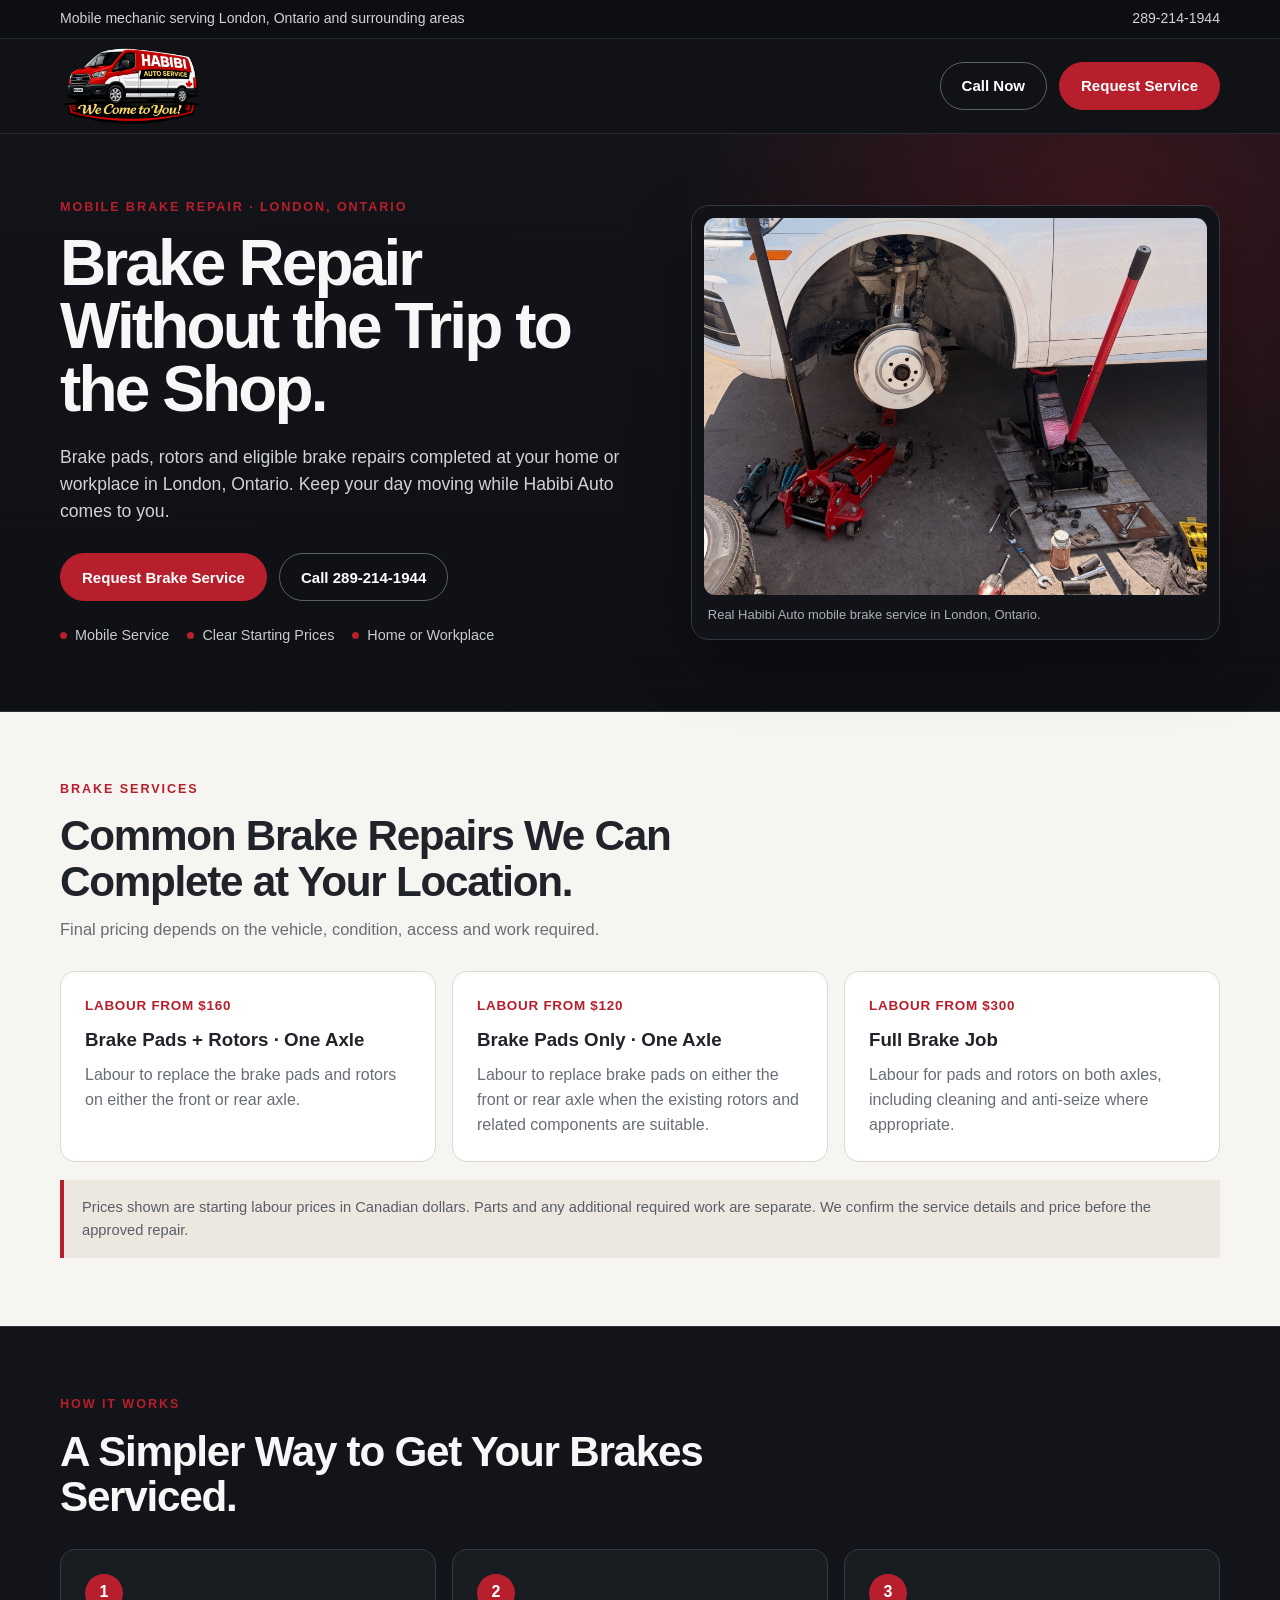
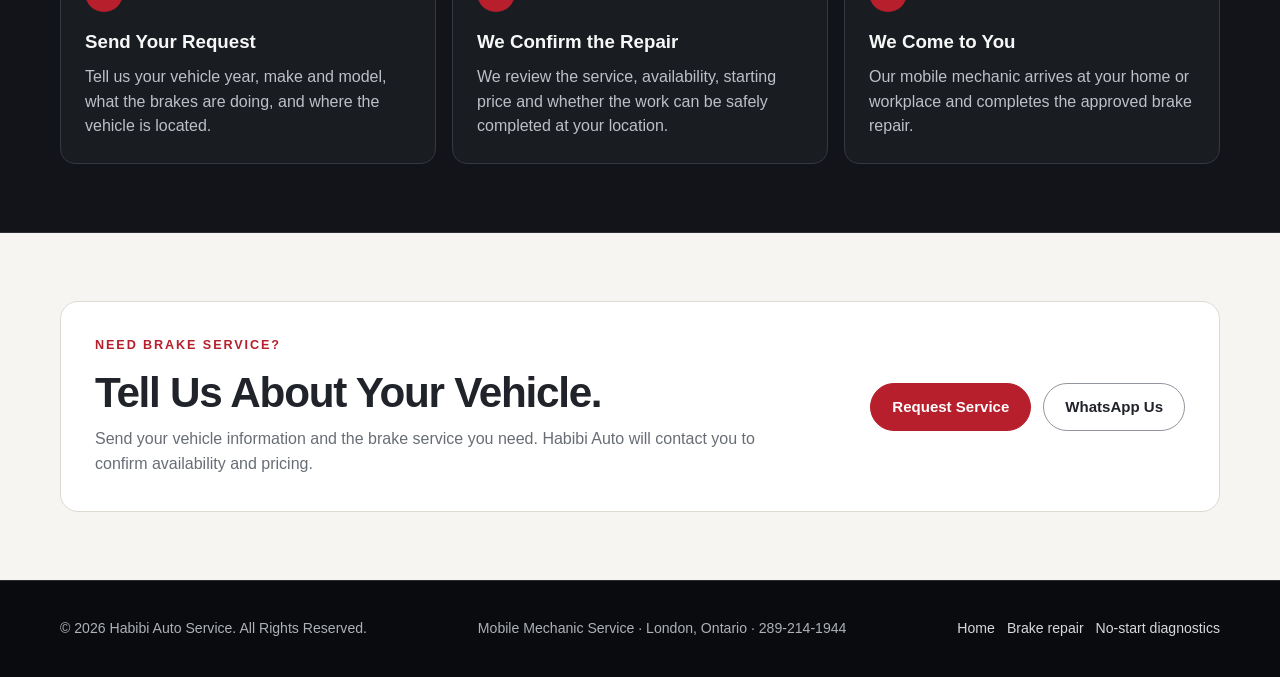
==== commit 8915eed8: "Add files via upload" ====
--- a/brakes/index.html
+++ b/brakes/index.html
@@ -5,6 +5,7 @@
   <meta name="viewport" content="width=device-width,initial-scale=1">
   <title>Mobile Brake Repair in London, Ontario | Habibi Auto Service</title>
   <meta name="description" content="Mobile brake repair in London, Ontario. Habibi Auto Service comes to your home or workplace for eligible brake pad, rotor and brake repairs. Request Service today.">
+  <meta name="robots" content="index,follow,max-image-preview:large">
   <meta name="theme-color" content="#101216">
   <link rel="icon" href="../favicon.png" type="image/png">
   <link rel="canonical" href="https://habibiauto.ca/brakes/">
@@ -440,6 +441,20 @@
     "image": "https://habibiauto.ca/brakes/mobile-brake-repair-london-ontario.jpg"
   }
   </script>
+
+<style>
+  .footer-service-links {
+    display: inline-flex;
+    gap: 12px;
+    flex-wrap: wrap;
+  }
+  .footer-service-links a {
+    color: #d6d8dc;
+    text-decoration: none;
+  }
+  .footer-service-links a:hover { text-decoration: underline; }
+</style>
+
 </head>
 
 <body>
@@ -584,7 +599,7 @@
   <footer>
     <div class="container footer-inner">
       <span>© 2026 Habibi Auto Service. All Rights Reserved.</span>
-      <span>Mobile Mechanic Service · London, Ontario · 289-214-1944</span>
+      <span>Mobile Mechanic Service · London, Ontario · 289-214-1944</span><nav class="footer-service-links" aria-label="Service pages"><a href="/">Home</a><a href="/brakes/">Brake repair</a><a href="/nostart/">No-start diagnostics</a></nav>
     </div>
   </footer>
 </body>
